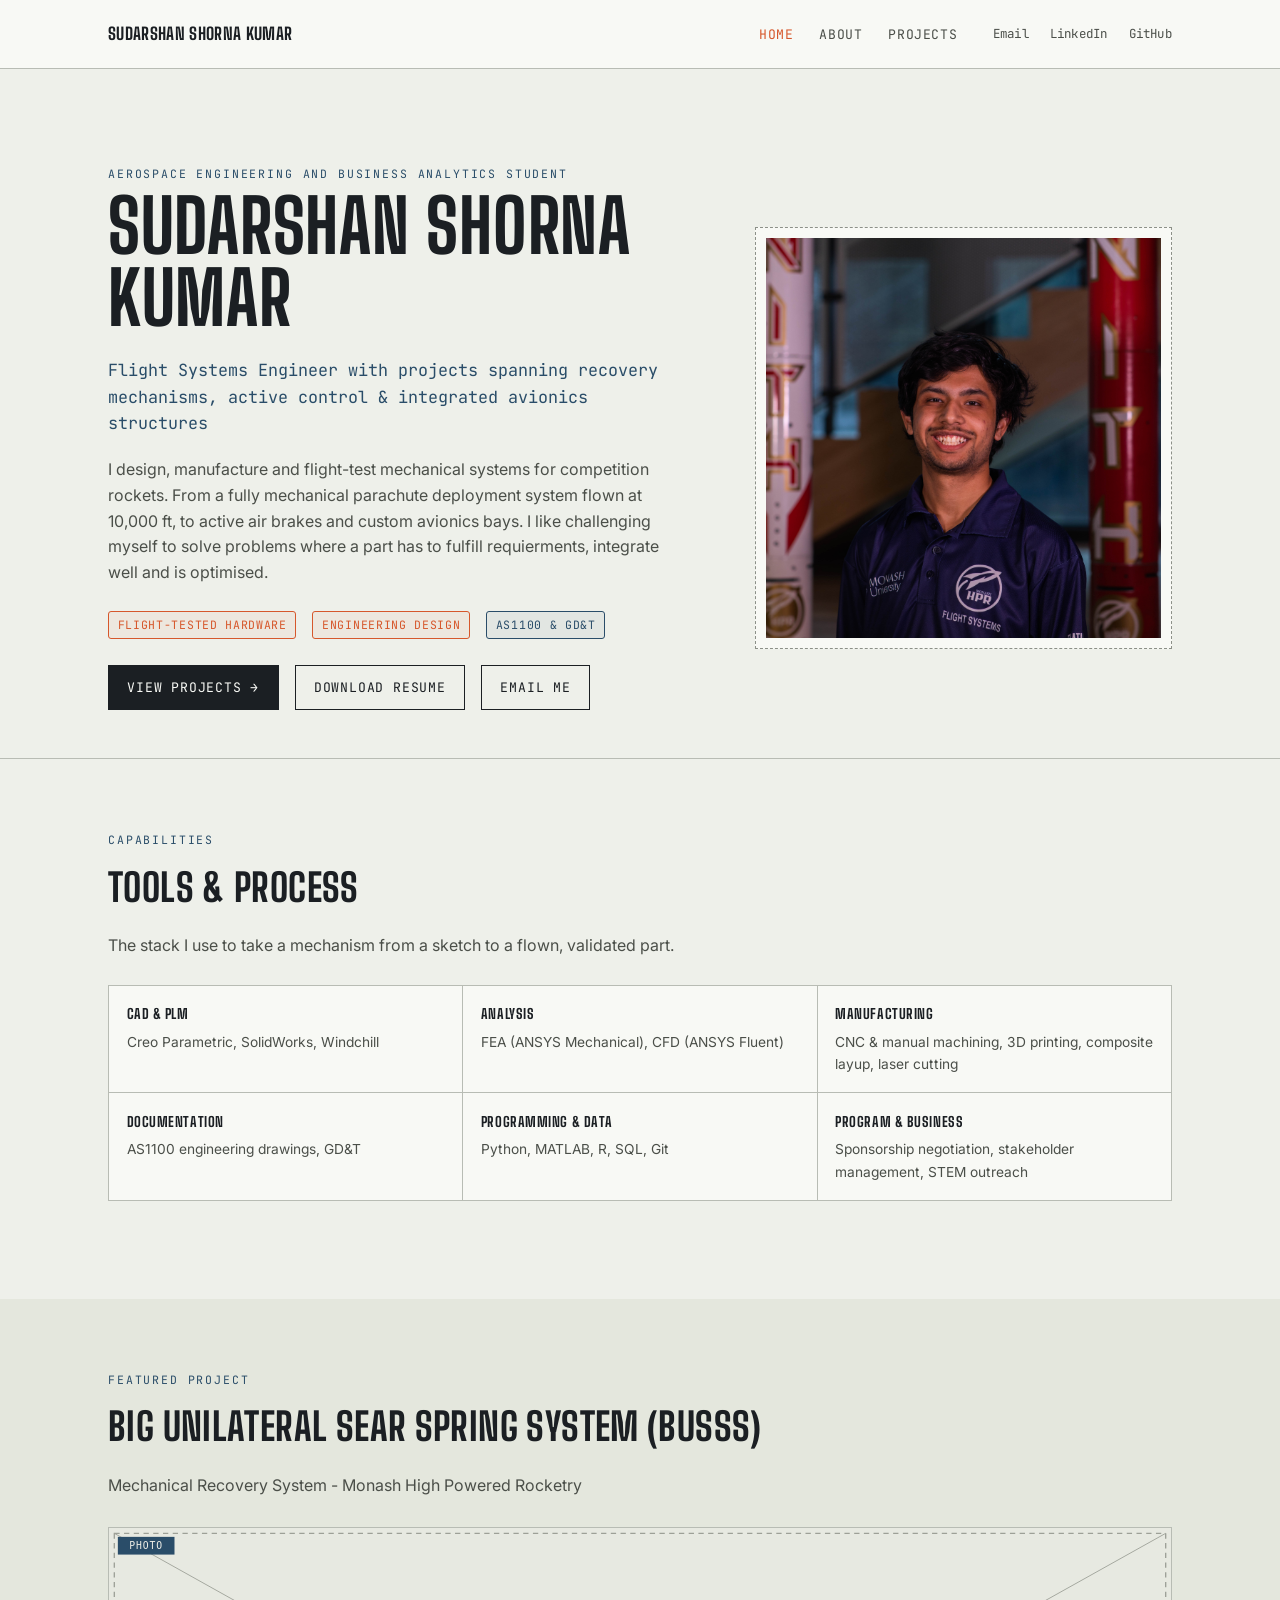
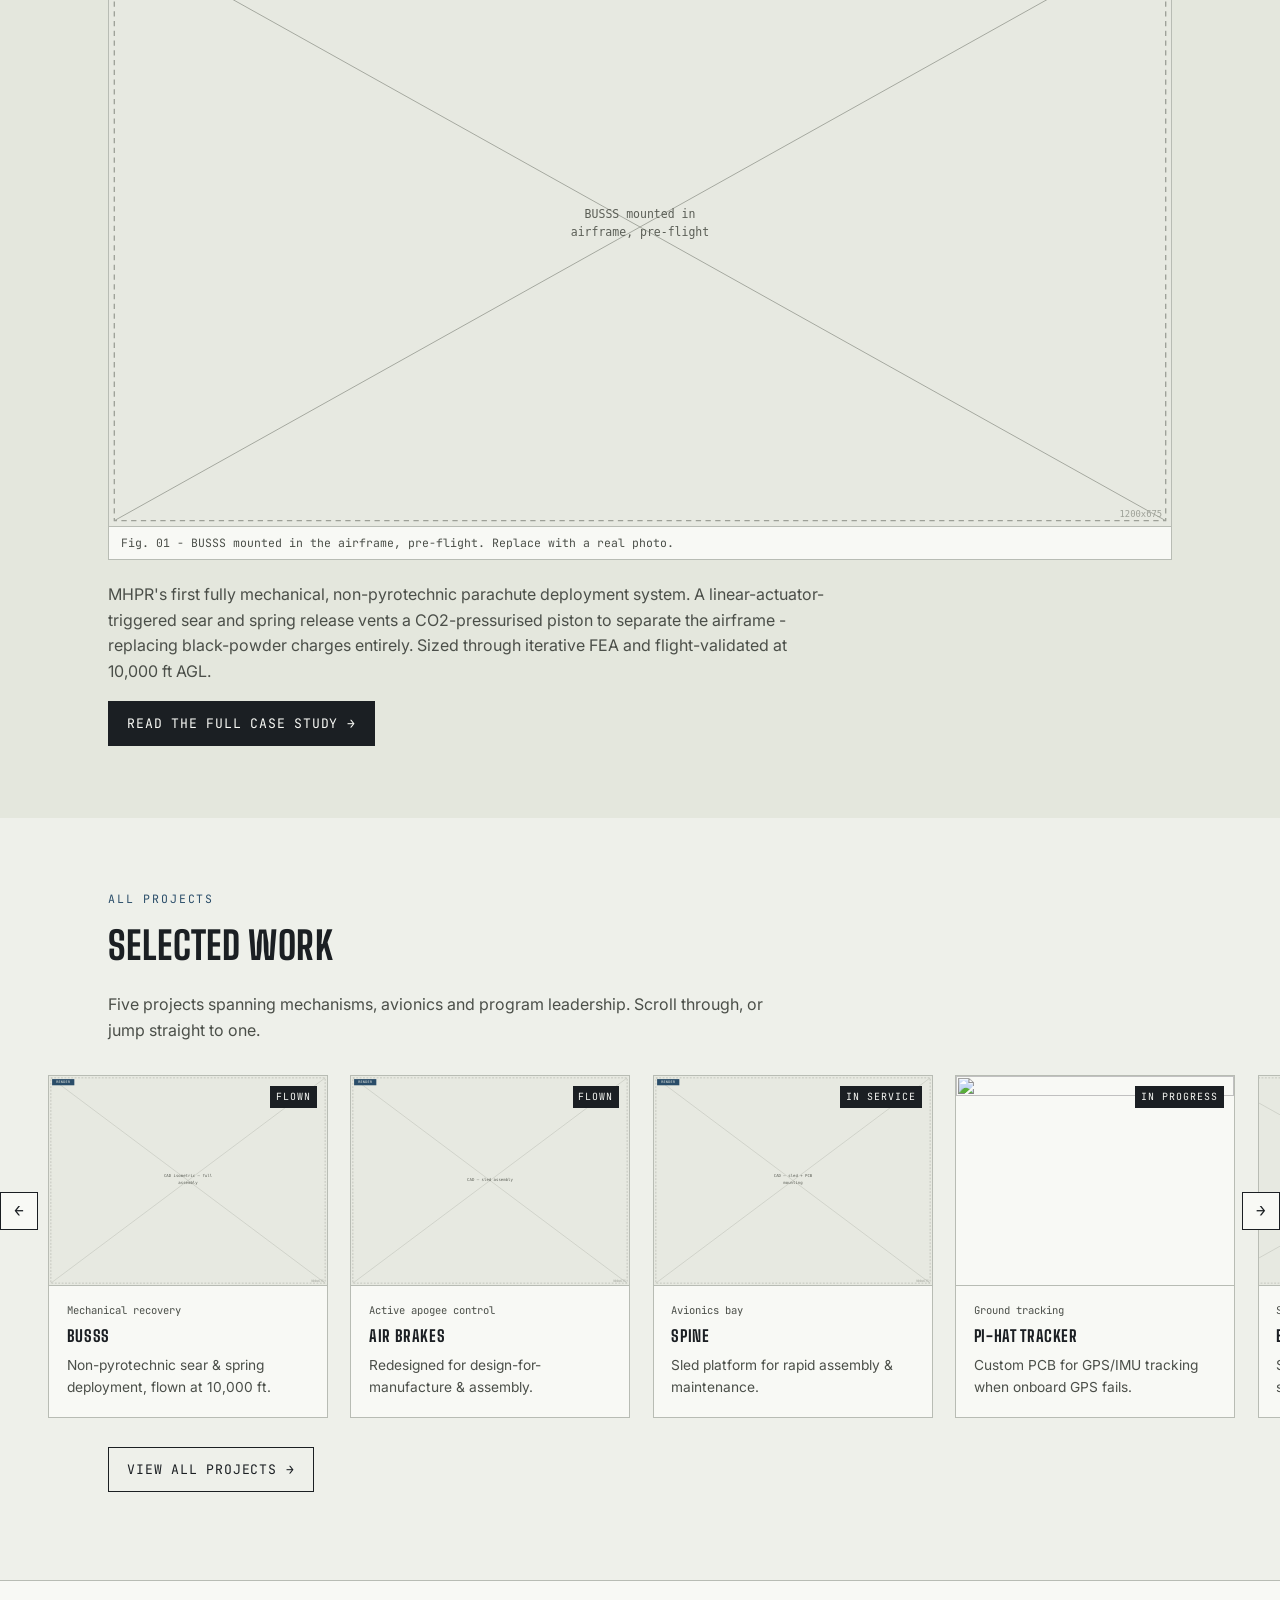
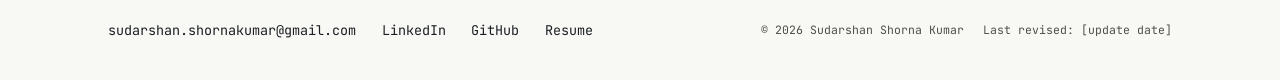
==== site/index.html @ 81b9c7e6 "Add files via upload" ====
<!DOCTYPE html>
<html lang="en">
<head>
<meta charset="UTF-8">
<meta name="viewport" content="width=device-width, initial-scale=1.0">
<title>Sudarshan Shorna Kumar -  Aerospace Engineering</title>
<meta name="description" content="Portfolio of Sudarshan Shorna Kumar">
<link rel="preconnect" href="https://fonts.googleapis.com">
<link rel="preconnect" href="https://fonts.gstatic.com" crossorigin>
<link href="https://fonts.googleapis.com/css2?family=Big+Shoulders:wght@700;800&family=Inter:wght@400;500;600&family=JetBrains+Mono:wght@400;500&display=swap" rel="stylesheet">
<link rel="stylesheet" href="assets/css/style.css">
</head>
<body>

<header class="site-header">
  <div class="wrap site-header-inner">
    <a class="brand" href="index.html">Sudarshan Shorna Kumar</a>
    <div class="site-menu">
      <nav class="site-nav" aria-label="Primary">
        <a class="nav-link current" href="index.html">Home</a>
        <a class="nav-link" href="about.html">About</a>
        <a class="nav-link" href="projects.html">Projects</a>
      </nav>
      <div class="nav-social">
        <a href="mailto:sudarshan.shornakumar@gmail.com">Email</a>
        <a href="https://linkedin.com/in/sudarshan-shorna-kumar" target="_blank" rel="noopener">LinkedIn</a>
        <a href="https://github.com/[your-username]" target="_blank" rel="noopener">GitHub</a>
      </div>
    </div>
    <button class="nav-toggle" aria-label="Toggle navigation menu" aria-expanded="false">&#9776;</button>
  </div>
</header>

<main>
  <section class="hero">
    <div class="wrap hero-grid">
      <div>
        <span class="eyebrow">Aerospace Engineering and Business Analytics student</span>
        <h1>Sudarshan Shorna Kumar</h1>
        <p class="role">Flight Systems Engineer with projects spanning recovery mechanisms, active control &amp; integrated avionics structures</p>
        <p>I design, manufacture and flight-test mechanical systems for competition rockets. From a fully mechanical parachute deployment system flown at 10,000&nbsp;ft, to active air brakes and custom avionics bays. 
          I like challenging myself to solve problems where a part has to fulfill requierments, integrate well and is optimised.</p>
        <div class="hero-cta">
          <span class="stamp">Flight&#8209;tested hardware</span>
          <span class="stamp">Engineering Design</span>
          <span class="stamp blue">AS1100 &amp; GD&amp;T</span>
        </div>
        <div class="hero-cta">
          <a class="btn" href="projects.html">View projects &#8594;</a>
          <a class="btn outline" href="assets/Sudarshan_Shorna_Kumar_Resume.pdf">Download resume</a>
          <a class="btn outline" href="mailto:sudarshan.shornakumar@gmail.com">Email me</a>
        </div>
      </div>
      <div class="portrait-frame">
        <img src="assets/images/home/Sudarshan Headshot.jpg" data-lightbox>
      </div>
    </div>
  </section>

  <section aria-labelledby="capabilities-heading">
    <div class="wrap">
      <span class="eyebrow">Capabilities</span>
      <h2 id="capabilities-heading">Tools &amp; process</h2>
      <p>The stack I use to take a mechanism from a sketch to a flown, validated part.</p>

      <div class="skills-grid">
        <div>
          <h3>CAD &amp; PLM</h3>
          <p>Creo Parametric, SolidWorks, Windchill</p>
        </div>
        <div>
          <h3>Analysis</h3>
          <p>FEA (ANSYS Mechanical), CFD (ANSYS Fluent)</p>
        </div>
        <div>
          <h3>Manufacturing</h3>
          <p>CNC &amp; manual machining, 3D printing, composite layup, laser cutting</p>
        </div>
        <div>
          <h3>Documentation</h3>
          <p>AS1100 engineering drawings, GD&amp;T</p>
        </div>
        <div>
          <h3>Programming &amp; data</h3>
          <p>Python, MATLAB, R, SQL, Git</p>
        </div>
        <div>
          <h3>Program &amp; business</h3>
          <p>Sponsorship negotiation, stakeholder management, STEM outreach</p>
        </div>
      </div>
    </div>
  </section>

  <section class="alt" aria-labelledby="featured-heading">
    <div class="wrap">
      <span class="eyebrow">Featured project</span>
      <h2 id="featured-heading">Big Unilateral Sear Spring System (BUSSS)</h2>
      <p class="role" style="margin-bottom:1em;">Mechanical Recovery System - Monash High Powered Rocketry</p>
      <figure class="hero-figure">
        <img src="assets/images/projects/busss/busss-hero.svg" alt="Placeholder - BUSSS mounted in the airframe before flight" data-lightbox>
        <figcaption>Fig. 01 - BUSSS mounted in the airframe, pre-flight. Replace with a real photo.</figcaption>
      </figure>
      <p style="margin-top:1.4em; max-width: 72ch;">MHPR's first fully mechanical, non-pyrotechnic parachute deployment system. A linear-actuator-triggered sear and spring release vents a CO2-pressurised piston to separate the airframe - replacing black-powder charges entirely. Sized through iterative FEA and flight-validated at 10,000&nbsp;ft AGL.</p>
      <a class="btn" href="projects/busss.html">Read the full case study &#8594;</a>
    </div>
  </section>

  <section aria-labelledby="projects-heading">
    <div class="wrap">
      <span class="eyebrow">All projects</span>
      <h2 id="projects-heading">Selected work</h2>
      <p>Five projects spanning mechanisms, avionics and program leadership. Scroll through, or jump straight to one.</p>
    </div>

    <div class="carousel-wrap">
      <button class="carousel-btn prev" aria-label="Scroll left">&#8592;</button>
      <div class="carousel-track">
        <a class="carousel-card" href="projects/busss.html">
          <div class="carousel-media">
            <img src="assets/images/projects/busss/busss-cad-iso.svg" alt="">
            <span class="card-tag">Flown</span>
          </div>
          <div class="carousel-body">
            <span class="sheet-no">Mechanical recovery</span>
            <h3>BUSSS</h3>
            <p>Non-pyrotechnic sear &amp; spring deployment, flown at 10,000&nbsp;ft.</p>
          </div>
        </a>
        <a class="carousel-card" href="projects/air-brakes.html">
          <div class="carousel-media">
            <img src="assets/images/projects/air-brakes/ab-cad.svg" alt="">
            <span class="card-tag">Flown</span>
          </div>
          <div class="carousel-body">
            <span class="sheet-no">Active apogee control</span>
            <h3>Air Brakes</h3>
            <p>Redesigned for design-for-manufacture &amp; assembly.</p>
          </div>
        </a>
        <a class="carousel-card" href="projects/spine.html">
          <div class="carousel-media">
            <img src="assets/images/projects/spine/spine-cad.svg" alt="">
            <span class="card-tag">In service</span>
          </div>
          <div class="carousel-body">
            <span class="sheet-no">Avionics bay</span>
            <h3>SPINE</h3>
            <p>Sled platform for rapid assembly &amp; maintenance.</p>
          </div>
        </a>
        <a class="carousel-card" href="projects/project_wyvern.html">
          <div class="carousel-media">
            <img src="assets/images/projects/avionics-tracker/pihat-pcb-layout.svg" alt="">
            <span class="card-tag">In progress</span>
          </div>
          <div class="carousel-body">
            <span class="sheet-no">Ground tracking</span>
            <h3>Pi&#8209;HAT Tracker</h3>
            <p>Custom PCB for GPS/IMU tracking when onboard GPS fails.</p>
          </div>
        </a>
        <a class="carousel-card" href="projects/business-lead.html">
          <div class="carousel-media">
            <img src="assets/images/projects/business-lead/bizlead-sponsor-banner.svg" alt="">
            <span class="card-tag">Leadership</span>
          </div>
          <div class="carousel-body">
            <span class="sheet-no">Sponsorship &amp; outreach</span>
            <h3>Business Lead</h3>
            <p>Sponsor relationships, funding, and student STEM outreach.</p>
          </div>
        </a>
      </div>
      <button class="carousel-btn next" aria-label="Scroll right">&#8594;</button>
    </div>

    <div class="wrap carousel-viewall">
      <a class="btn outline" href="projects.html">View all projects &#8594;</a>
    </div>
  </section>
</main>

<footer id="contact">
  <div class="wrap footer-inner">
    <div class="footer-links">
      <a href="mailto:sudarshan.shornakumar@gmail.com">sudarshan.shornakumar@gmail.com</a>
      <a href="https://linkedin.com/in/sudarshan-shorna-kumar" target="_blank" rel="noopener">LinkedIn</a>
      <a href="https://github.com/[your-username]" target="_blank" rel="noopener">GitHub</a>
      <a href="assets/Sudarshan_Shorna_Kumar_Resume.pdf">Resume</a>
    </div>
    <div class="footer-meta">
      <span>&copy; 2026 Sudarshan Shorna Kumar</span>
      <span>Last revised: [update date]</span>
    </div>
  </div>
</footer>

<script src="assets/js/main.js"></script>
</body>
</html>
---- site/assets/css/style.css ----
/* =========================================================
   SUDARSHAN SHORNA KUMAR - PORTFOLIO
   Clean editorial layout. Monospace accents nod to
   engineering documentation without overdoing the motif.
   ========================================================= */

:root {
  --paper: #EEF0EA;
  --paper-alt: #E4E7DD;
  --ink: #1B1F23;
  --ink-soft: #4B4F49;
  --blue: #2A4D69;
  --blue-deep: #1C3549;
  --orange: #D6572B;
  --line: #B8BCB4;
  --line-strong: #8C9088;
  --white: #F8F9F5;

  --font-display: "Big Shoulders", sans-serif;
  --font-body: "Inter", system-ui, sans-serif;
  --font-mono: "JetBrains Mono", monospace;

  --content-width: 1160px;
  --gutter: clamp(1.25rem, 4vw, 3rem);
}

* { box-sizing: border-box; }
html { scroll-behavior: smooth; }

body {
  margin: 0;
  background: var(--paper);
  color: var(--ink);
  font-family: var(--font-body);
  font-size: 16px;
  line-height: 1.6;
  -webkit-font-smoothing: antialiased;
}

img { max-width: 100%; display: block; }

a {
  color: var(--blue);
  text-decoration: none;
}
a:hover { color: var(--orange); }

a:focus-visible,
button:focus-visible {
  outline: 2px solid var(--orange);
  outline-offset: 2px;
}

.wrap {
  max-width: var(--content-width);
  margin: 0 auto;
  padding: 0 var(--gutter);
}

h1, h2, h3 {
  font-family: var(--font-display);
  font-weight: 700;
  text-transform: uppercase;
  letter-spacing: 0.01em;
  margin: 0 0 0.4em;
  color: var(--ink);
}

h1 { font-size: clamp(2.4rem, 7vw, 4.6rem); line-height: 0.98; }
h2 { font-size: clamp(1.6rem, 3.4vw, 2.4rem); }
h3 { font-size: 1.15rem; letter-spacing: 0.04em; }

p { margin: 0 0 1em; color: var(--ink-soft); max-width: 68ch; }

.eyebrow {
  font-family: var(--font-mono);
  font-size: 0.72rem;
  letter-spacing: 0.16em;
  text-transform: uppercase;
  color: var(--blue);
  display: block;
  margin-bottom: 0.6em;
}

/* ---------- Header / nav ---------- */

.site-header {
  border-bottom: 1px solid var(--line);
  background: var(--white);
  position: sticky;
  top: 0;
  z-index: 50;
}

.site-header-inner {
  max-width: var(--content-width);
  margin: 0 auto;
  padding: 0 var(--gutter);
  display: flex;
  align-items: center;
  min-height: 68px;
  position: relative;
}

.brand {
  font-family: var(--font-display);
  font-weight: 700;
  text-transform: uppercase;
  letter-spacing: 0.02em;
  font-size: 1.05rem;
  color: var(--ink);
}
.brand:hover { color: var(--ink); }

.site-menu {
  display: flex;
  align-items: center;
  gap: 2.2rem;
  margin-left: auto;
}

.site-nav { display: flex; gap: 1.6rem; }

.nav-link {
  font-family: var(--font-mono);
  font-size: 0.82rem;
  letter-spacing: 0.05em;
  text-transform: uppercase;
  color: var(--ink-soft);
}
.nav-link:hover, .nav-link.current { color: var(--orange); }

.nav-social { display: flex; gap: 1.3rem; }
.nav-social a {
  font-family: var(--font-mono);
  font-size: 0.78rem;
  letter-spacing: 0.02em;
  color: var(--ink-soft);
}
.nav-social a:hover { color: var(--orange); }

.nav-toggle {
  display: none;
  border: none;
  background: none;
  font-size: 1.4rem;
  line-height: 1;
  padding: 4px 0;
  cursor: pointer;
  color: var(--ink);
  margin-left: auto;
}

@media (max-width: 760px) {
  .site-menu {
    display: none;
    position: absolute;
    top: 100%; left: 0; right: 0;
    background: var(--white);
    flex-direction: column;
    align-items: flex-start;
    gap: 1.1rem;
    padding: 1.2rem var(--gutter) 1.4rem;
    border-bottom: 1px solid var(--line);
  }
  .site-menu.open { display: flex; }
  .site-menu .site-nav,
  .site-menu .nav-social { flex-direction: column; gap: 0.9rem; }
  .nav-toggle { display: block; }
}

/* ---------- Hero ---------- */

.hero {
  padding: clamp(3rem, 8vw, 6rem) 0 3rem;
  border-bottom: 1px solid var(--line);
}

.hero-grid {
  display: grid;
  grid-template-columns: 1.4fr 1fr;
  gap: clamp(2rem, 6vw, 4rem);
  align-items: center;
}

@media (max-width: 800px) {
  .hero-grid { grid-template-columns: 1fr; }
}

.hero h1 { margin-bottom: 0.3em; }
.hero .role {
  font-family: var(--font-mono);
  color: var(--blue);
  font-size: 1.05rem;
  margin-bottom: 1.2em;
}

.hero-cta { display: flex; gap: 1rem; flex-wrap: wrap; margin-top: 1.6em; }

.btn {
  font-family: var(--font-mono);
  font-size: 0.82rem;
  letter-spacing: 0.06em;
  text-transform: uppercase;
  padding: 0.85em 1.4em;
  border: 1.5px solid var(--ink);
  background: var(--ink);
  color: var(--white);
  display: inline-flex;
  align-items: center;
  gap: 0.5em;
}
.btn:hover { background: var(--orange); border-color: var(--orange); color: var(--white); }
.btn.outline { background: transparent; color: var(--ink); }
.btn.outline:hover { background: var(--ink); color: var(--white); border-color: var(--ink); }

.portrait-frame {
  border: 1.5px dashed var(--line-strong);
  padding: 10px;
  background: var(--white);
  width: 100%;
}
.portrait-frame img {
  width: auto;
  height: 400px; 
  object-fit: cover;
  display: block;

}

/* ---------- Status tag ---------- */

.stamp {
  display: inline-block;
  font-family: var(--font-mono);
  font-size: 0.72rem;
  letter-spacing: 0.06em;
  text-transform: uppercase;
  border: 1px solid var(--orange);
  color: var(--orange);
  padding: 0.35em 0.75em;
  border-radius: 3px;
  background: rgba(214, 87, 43, 0.06);
}
.stamp.blue { border-color: var(--blue); color: var(--blue); background: rgba(42,77,105,0.06); }

/* ---------- Sections ---------- */

section { padding: clamp(2.5rem, 6vw, 4.5rem) 0; }
section.alt { background: var(--paper-alt); }

/* ---------- Skills grid ---------- */

.skills-grid {
  display: grid;
  grid-template-columns: repeat(3, 1fr);
  gap: 1px;
  background: var(--line);
  border: 1px solid var(--line);
  margin: 1.6rem 0;
}
@media (max-width: 800px) { .skills-grid { grid-template-columns: repeat(2, 1fr); } }
.skills-grid > div { background: var(--white); padding: 1.1rem; }
.skills-grid h3 { font-size: 0.86rem; margin-bottom: 0.4em; }
.skills-grid p { font-size: 0.86rem; margin: 0; }

/* ---------- Simple data table (test logs, etc) ---------- */

.simple-table {
  width: 100%;
  border-collapse: collapse;
  font-size: 0.92rem;
  margin: 1.2em 0;
}
.simple-table caption {
  text-align: left;
  font-family: var(--font-mono);
  font-size: 0.68rem;
  letter-spacing: 0.1em;
  text-transform: uppercase;
  color: var(--ink-soft);
  margin-bottom: 0.6em;
}
.simple-table th {
  text-align: left;
  border-bottom: 2px solid var(--ink);
  padding: 0.5em 0.8em;
  font-family: var(--font-mono);
  font-size: 0.68rem;
  letter-spacing: 0.08em;
  text-transform: uppercase;
  color: var(--ink-soft);
}
.simple-table td {
  border-bottom: 1px solid var(--line);
  padding: 0.6em 0.8em;
  color: var(--ink);
}
.simple-table td.num { color: var(--ink-soft); width: 3em; font-family: var(--font-mono); }

/* ---------- Cards / project grid ---------- */

.grid {
  display: grid;
  grid-template-columns: repeat(3, 1fr);
  gap: 1.6rem;
}
@media (max-width: 900px) { .grid { grid-template-columns: repeat(2, 1fr); } }
@media (max-width: 600px) { .grid { grid-template-columns: 1fr; } }

.card {
  background: var(--white);
  border: 1px solid var(--line);
  display: flex;
  flex-direction: column;
  transition: border-color 0.15s ease, transform 0.15s ease;
  position: relative;
}
.card:hover { border-color: var(--ink); transform: translateY(-3px); }

.card-media { position: relative; border-bottom: 1px solid var(--line); overflow: hidden; }
.card-media img { width: 100%; height: 100%; object-fit: cover; aspect-ratio: 4/3; }
.card-tag {
  position: absolute; top: 10px; right: 10px;
  font-family: var(--font-mono); font-size: 0.62rem; letter-spacing: 0.1em;
  text-transform: uppercase; background: var(--ink); color: var(--white);
  padding: 0.3em 0.6em;
}
.card-body { padding: 1.2rem; display: flex; flex-direction: column; flex: 1; }
.card-body h3 { margin-bottom: 0.3em; }
.card-body .sheet-no {
  font-family: var(--font-mono); font-size: 0.68rem; color: var(--ink-soft);
  letter-spacing: 0.04em; margin-bottom: 0.5em; display: block; text-transform: none;
}
.card-body p { font-size: 0.92rem; margin-bottom: 1em; }
.card-body .card-link {
  margin-top: auto; font-family: var(--font-mono); font-size: 0.78rem;
  letter-spacing: 0.06em; text-transform: uppercase; color: var(--ink);
  display: inline-flex; align-items: center; gap: 0.4em;
}
.card-body .card-link:hover { color: var(--orange); }

.card a.card-cover { position: absolute; inset: 0; z-index: 1; }

/* ---------- Project carousel (home page) ---------- */

.carousel-wrap { position: relative; margin: 1.8rem 0 0.4rem; }

.carousel-track {
  display: flex;
  gap: 1.4rem;
  overflow-x: auto;
  scroll-snap-type: x mandatory;
  padding: 0.2rem var(--gutter) 1.2rem;
  scrollbar-width: thin;
  scroll-padding-left: var(--gutter);
}

.carousel-card {
  flex: 0 0 280px;
  scroll-snap-align: start;
  background: var(--white);
  border: 1px solid var(--line);
  color: inherit;
  display: block;
  transition: border-color 0.15s ease, transform 0.15s ease;
}
.carousel-card:hover { border-color: var(--ink); transform: translateY(-3px); color: inherit; }

.carousel-media { position: relative; border-bottom: 1px solid var(--line); overflow: hidden; }
.carousel-media img { width: 100%; aspect-ratio: 4/3; object-fit: cover; }

.carousel-body { padding: 1rem 1.1rem 1.2rem; }
.carousel-body .sheet-no {
  font-family: var(--font-mono); font-size: 0.66rem; color: var(--ink-soft);
  margin-bottom: 0.4em; display: block;
}
.carousel-body h3 { font-size: 1rem; margin-bottom: 0.35em; }
.carousel-body p { font-size: 0.86rem; margin: 0; }

.carousel-btn {
  position: absolute;
  top: 38%;
  transform: translateY(-50%);
  width: 38px; height: 38px;
  border: 1px solid var(--ink);
  background: var(--white);
  color: var(--ink);
  cursor: pointer;
  font-family: var(--font-mono);
  font-size: 1rem;
  z-index: 2;
}
.carousel-btn:hover { background: var(--ink); color: var(--white); }
.carousel-btn.prev { left: 0; }
.carousel-btn.next { right: 0; }
@media (max-width: 700px) { .carousel-btn { display: none; } }

.carousel-viewall { margin-top: 0.6rem; }

/* ---------- Project detail page ---------- */

.project-hero {
  border-bottom: 1px solid var(--line);
  padding: 2.4rem 0 0;
}
.project-hero .meta-row {
  display: flex; flex-wrap: wrap; gap: 0.6rem;
  margin: 1.2em 0 1.8em;
}

.project-titleblock {
  border-top: 1px solid var(--line);
  border-bottom: 1px solid var(--line);
  display: grid;
  grid-template-columns: repeat(4, 1fr);
}
@media (max-width: 700px) { .project-titleblock { grid-template-columns: repeat(2, 1fr); } }
.pt-cell {
  border-left: 1px solid var(--line);
  padding: 0.9em 1.2em;
}
.pt-cell:first-child { border-left: none; }
.pt-cell .pt-label {
  font-family: var(--font-mono); font-size: 0.62rem; letter-spacing: 0.1em;
  text-transform: uppercase; color: var(--ink-soft); display: block; margin-bottom: 0.3em;
}
.pt-cell .pt-value { font-family: var(--font-display); font-weight: 700; font-size: 0.95rem; text-transform: uppercase; }

.hero-figure { margin: 1.8rem 0 0; border: 1px solid var(--line); }
.hero-figure figcaption {
  font-family: var(--font-mono); font-size: 0.72rem; color: var(--ink-soft);
  padding: 0.6em 1em; border-top: 1px solid var(--line); background: var(--white);
}

.req-grid {
  display: grid;
  grid-template-columns: repeat(4, 1fr);
  gap: 1px;
  background: var(--line);
  border: 1px solid var(--line);
  margin: 1.6rem 0;
}
@media (max-width: 800px) { .req-grid { grid-template-columns: repeat(2, 1fr); } }
.req-cell { background: var(--white); padding: 1.1rem; }
.req-cell img { margin-bottom: 0.8em; border: 1px solid var(--line); }
.req-cell h3 { font-size: 0.86rem; margin-bottom: 0.4em; }
.req-cell p { font-size: 0.84rem; margin: 0; }

.split-content {
  display: grid;
  grid-template-columns: 1.3fr 1fr;
  gap: clamp(1.5rem, 4vw, 3rem);
  align-items: stretch;
}
@media (max-width: 800px) { .split-content { grid-template-columns: 1fr; } }
.split-content p { max-width: none; }
.split-content figure {
  margin: 0; border: 1px solid var(--line);
  display: flex; flex-direction: column; height: 100%;
}
@media (max-width: 800px) { .split-content figure { height: auto; } }
.split-content figure img { flex: 1; min-height: 0; object-fit: cover; }
.split-content figcaption {
  font-family: var(--font-mono); font-size: 0.72rem; color: var(--ink-soft);
  padding: 0.6em 1em; border-top: 1px solid var(--line); background: var(--white);
}

.figure-pair {
  display: grid;
  grid-template-columns: 1fr 1fr;
  gap: 1.4rem;
  margin: 1.6rem 0;
}
@media (max-width: 700px) { .figure-pair { grid-template-columns: 1fr; } }
.figure-pair figure { margin: 0; border: 1px solid var(--line); }
.figure-pair figcaption {
  font-family: var(--font-mono); font-size: 0.72rem; color: var(--ink-soft);
  padding: 0.6em 1em; border-top: 1px solid var(--line); background: var(--white);
}

.callout {
  border-left: 3px solid var(--orange);
  padding: 0.2em 0 0.2em 1.2em;
  margin: 1.6rem 0;
  background: rgba(214,87,43,0.05);
}
.callout p { margin: 0; color: var(--ink); }
.callout .callout-label {
  font-family: var(--font-mono); font-size: 0.68rem; letter-spacing: 0.1em;
  text-transform: uppercase; color: var(--orange); display: block; margin-bottom: 0.4em;
}

.back-link {
  font-family: var(--font-mono); font-size: 0.82rem;
  display: inline-flex; align-items: center; gap: 0.5em;
  margin-top: 1rem;
}

/* ---------- Gallery / photo grid (photography pages) ---------- */

.gallery-section + .gallery-section { border-top: 1px solid var(--line); }

.gallery-intro { display: flex; justify-content: space-between; align-items: flex-end; gap: 2rem; flex-wrap: wrap; margin-bottom: 1.6rem; }
.gallery-intro p { margin: 0; }
.gallery-count { font-family: var(--font-mono); font-size: 0.72rem; letter-spacing: 0.08em; text-transform: uppercase; color: var(--ink-soft); white-space: nowrap; }

.photo-grid {
  display: grid;
  grid-template-columns: repeat(4, 1fr);
  grid-auto-rows: 150px;
  grid-auto-flow: dense;
  gap: 10px;
}
@media (max-width: 900px) { .photo-grid { grid-template-columns: repeat(3, 1fr); grid-auto-rows: 130px; } }
@media (max-width: 600px) { .photo-grid { grid-template-columns: repeat(2, 1fr); grid-auto-rows: 42vw; } }

.photo-tile {
  position: relative;
  overflow: hidden;
  grid-column: span 1;
  grid-row: span 1;
  background: var(--paper-alt);
  border: 1px solid var(--line);
  cursor: zoom-in;
}
.photo-tile.wide { grid-column: span 2; }
.photo-tile.tall { grid-row: span 2; }
.photo-tile.big { grid-column: span 2; grid-row: span 2; }
@media (max-width: 600px) { .photo-tile.big { grid-column: span 2; grid-row: span 2; } }

.photo-tile img {
  width: 100%; height: 100%;
  object-fit: cover;
  transition: transform 0.35s ease, opacity 0.2s ease;
}
.photo-tile:hover img { transform: scale(1.04); opacity: 0.9; }

.photo-tile .tile-tag {
  position: absolute; top: 8px; left: 8px;
  font-family: var(--font-mono); font-size: 0.6rem; letter-spacing: 0.1em;
  text-transform: uppercase; color: #EFEFE8; background: rgba(20,22,19,0.55);
  padding: 0.3em 0.55em; z-index: 2; pointer-events: none;
}
.photo-tile.video .tile-tag { background: rgba(42,77,105,0.75); }

.photo-tile.video::after {
  content: "";
  position: absolute; inset: 0; margin: auto;
  width: 46px; height: 46px;
  border-radius: 50%;
  background: rgba(20,22,19,0.55);
  border: 1.5px solid rgba(238,238,232,0.7);
  pointer-events: none;
}
.photo-tile.video::before {
  content: "";
  position: absolute; top: 50%; left: 50%;
  transform: translate(-42%, -50%);
  border-style: solid;
  border-width: 8px 0 8px 13px;
  border-color: transparent transparent transparent #EFEFE8;
  z-index: 2;
  pointer-events: none;
}

/* ---------- Collection cards (photography hub page) ---------- */

.collection-grid {
  display: grid;
  grid-template-columns: repeat(2, 1fr);
  gap: 1.8rem;
}
@media (max-width: 800px) { .collection-grid { grid-template-columns: 1fr; } }

.collection-card {
  background: var(--white);
  border: 1px solid var(--line);
  display: flex;
  flex-direction: column;
  transition: border-color 0.15s ease, transform 0.15s ease;
}
.collection-card:hover { border-color: var(--ink); transform: translateY(-3px); }

.collection-media { position: relative; border-bottom: 1px solid var(--line); overflow: hidden; }
.collection-media img { width: 100%; aspect-ratio: 3/2; object-fit: cover; transition: transform 0.35s ease; }
.collection-card:hover .collection-media img { transform: scale(1.03); }
.collection-media .card-tag { position: absolute; top: 10px; right: 10px; }

.collection-body { padding: 1.4rem 1.5rem 1.6rem; display: flex; flex-direction: column; flex: 1; }
.collection-body .eyebrow { margin-bottom: 0.5em; }
.collection-body h3 { margin-bottom: 0.5em; }
.collection-body p { font-size: 0.94rem; margin-bottom: 1.3em; }
.collection-body .btn { margin-top: auto; align-self: flex-start; }

/* ---------- Footer ---------- */

footer {
  border-top: 1px solid var(--line);
  background: var(--white);
  padding: 2.4rem 0;
  margin-top: 1rem;
}

.footer-inner {
  display: flex;
  justify-content: space-between;
  align-items: center;
  flex-wrap: wrap;
  gap: 1rem;
}

.footer-links {
  display: flex;
  gap: 1.6rem;
  flex-wrap: wrap;
  font-family: var(--font-mono);
  font-size: 0.84rem;
}
.footer-links a { color: var(--ink); }
.footer-links a:hover { color: var(--orange); }

.footer-meta {
  display: flex;
  gap: 1.2rem;
  flex-wrap: wrap;
  font-family: var(--font-mono);
  font-size: 0.72rem;
  color: var(--ink-soft);
}

/* ---------- utility ---------- */

.sr-only {
  position: absolute; width: 1px; height: 1px; overflow: hidden;
  clip: rect(0 0 0 0); white-space: nowrap;
}

@media (prefers-reduced-motion: reduce) {
  html { scroll-behavior: auto; }
  .card, .carousel-card { transition: none; }
}
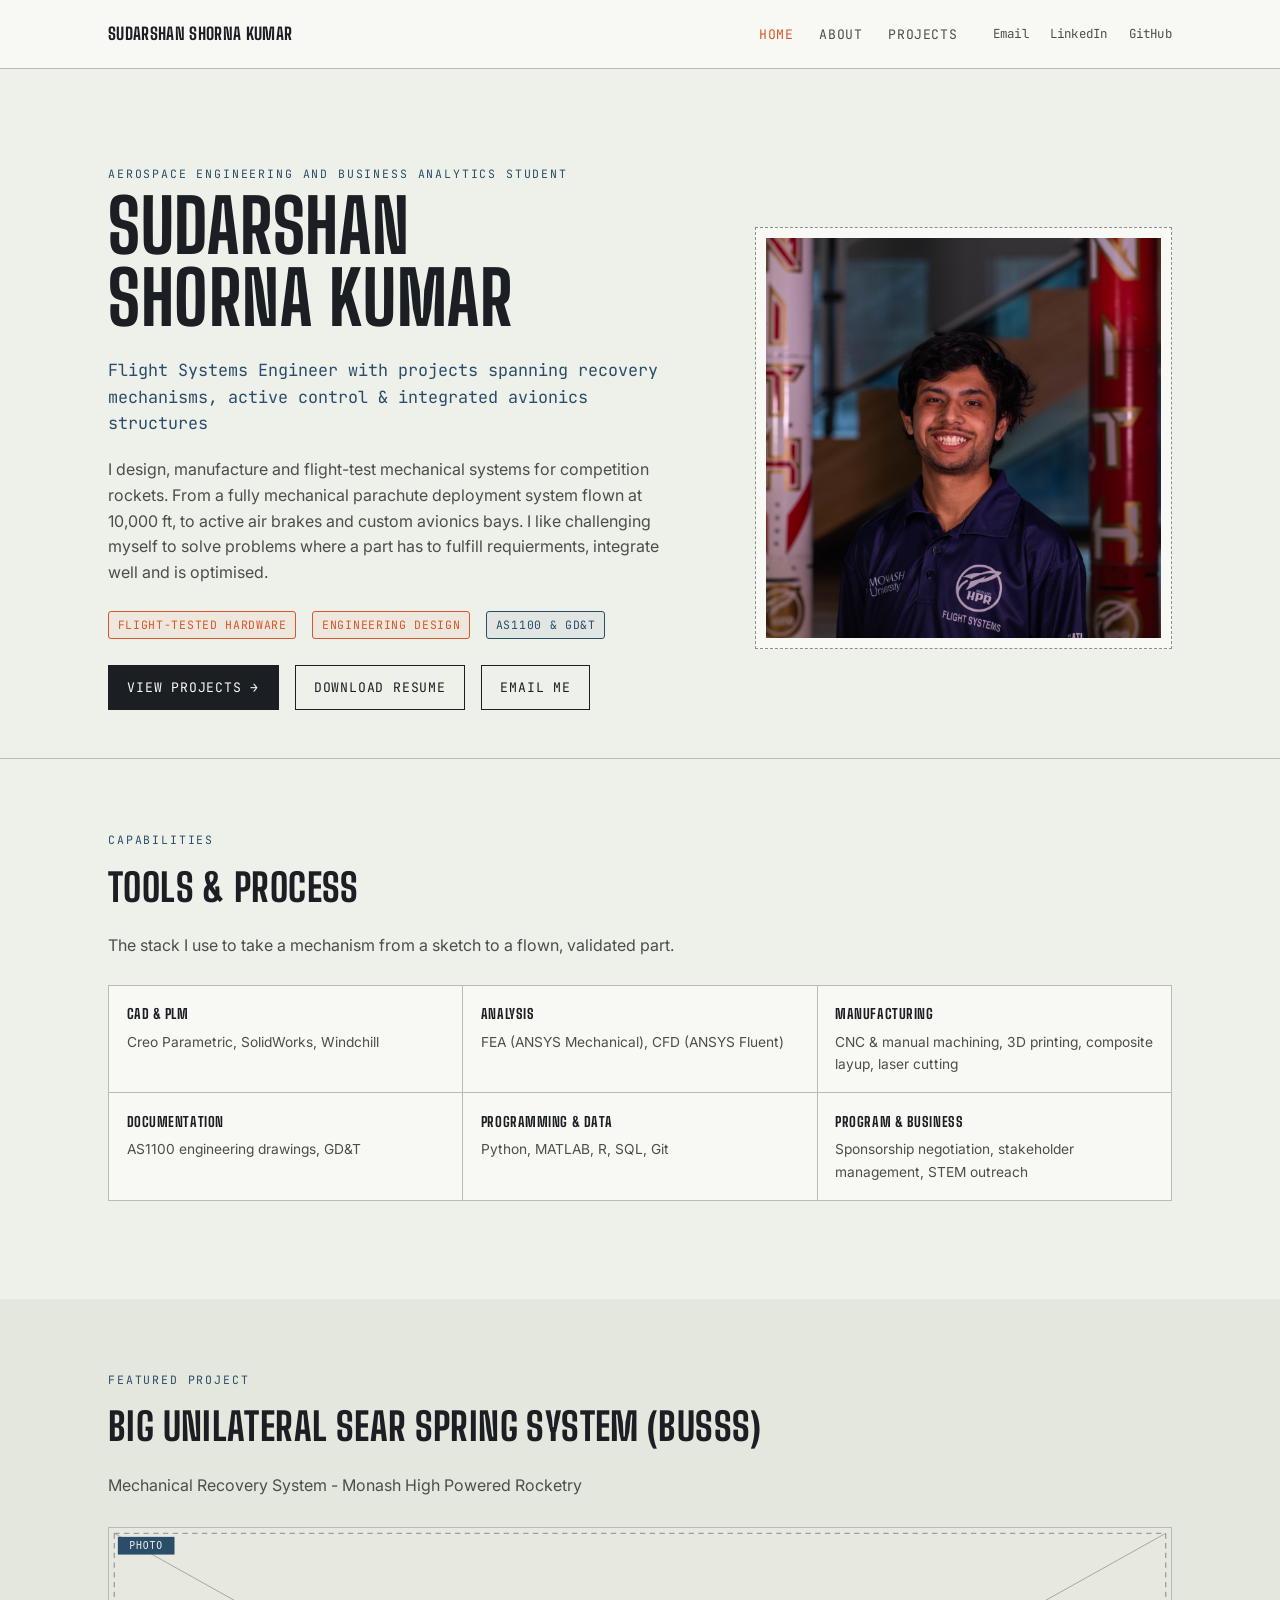
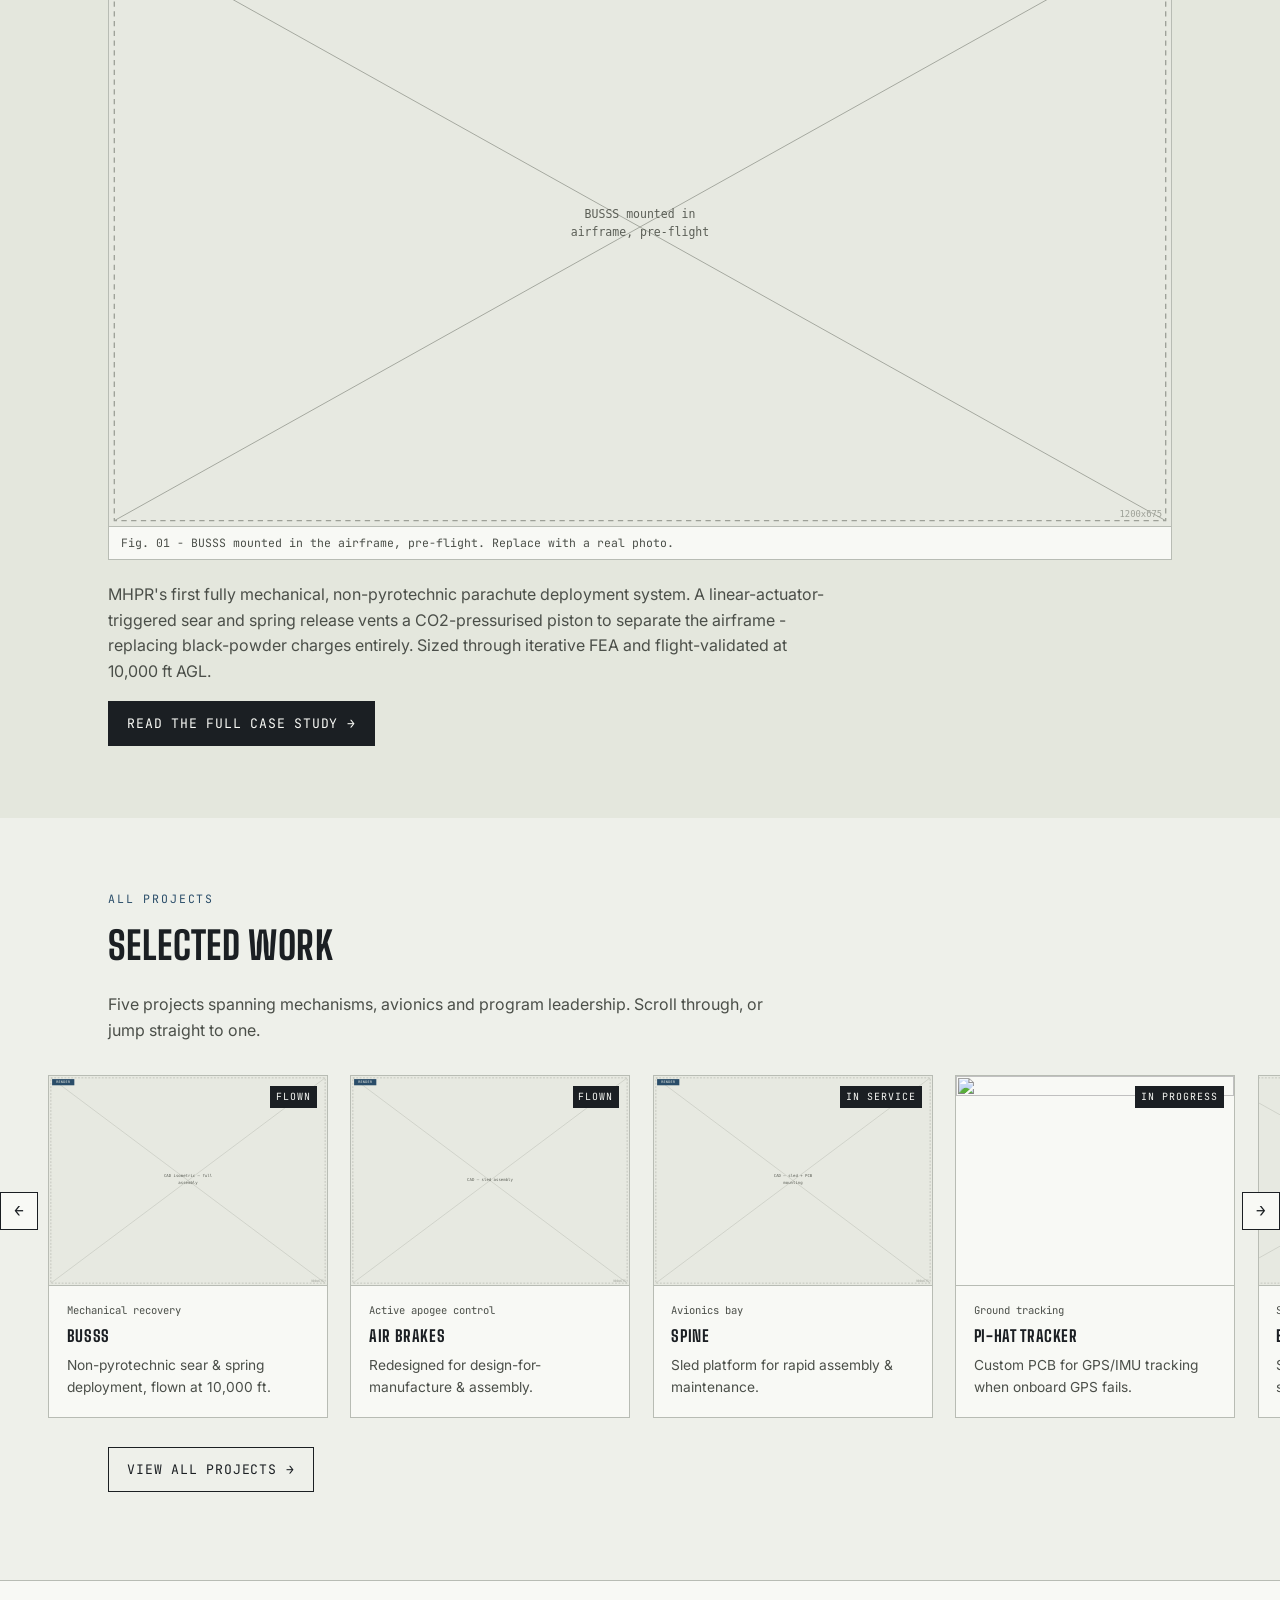
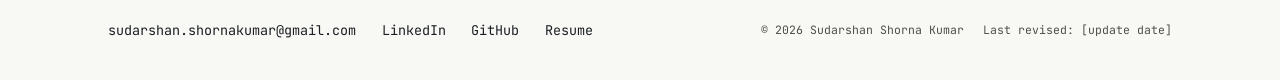
==== commit 52b5f616: "Update index.html" ====
--- a/site/index.html
+++ b/site/index.html
@@ -36,7 +36,8 @@
     <div class="wrap hero-grid">
       <div>
         <span class="eyebrow">Aerospace Engineering and Business Analytics student</span>
-        <h1>Sudarshan Shorna Kumar</h1>
+        <h1>Sudarshan
+          <br>Shorna Kumar</h1>
         <p class="role">Flight Systems Engineer with projects spanning recovery mechanisms, active control &amp; integrated avionics structures</p>
         <p>I design, manufacture and flight-test mechanical systems for competition rockets. From a fully mechanical parachute deployment system flown at 10,000&nbsp;ft, to active air brakes and custom avionics bays. 
           I like challenging myself to solve problems where a part has to fulfill requierments, integrate well and is optimised.</p>
